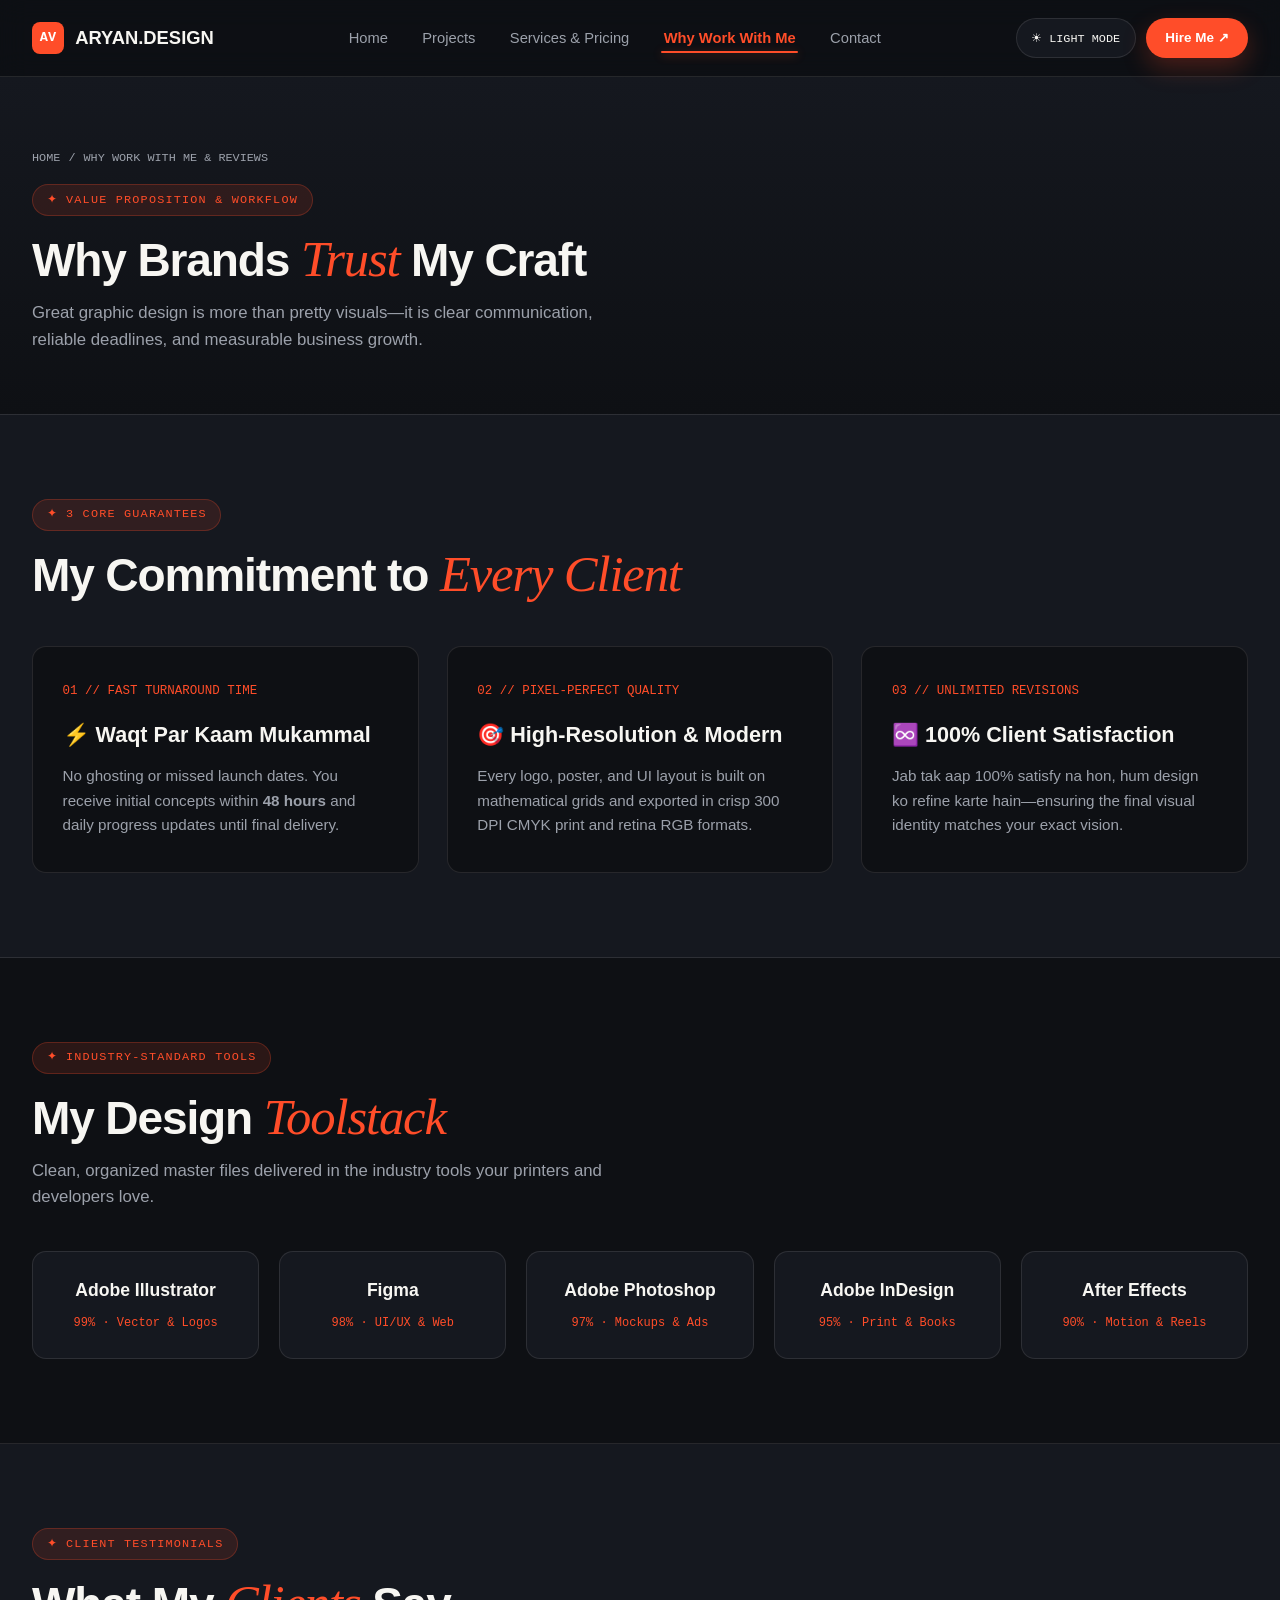
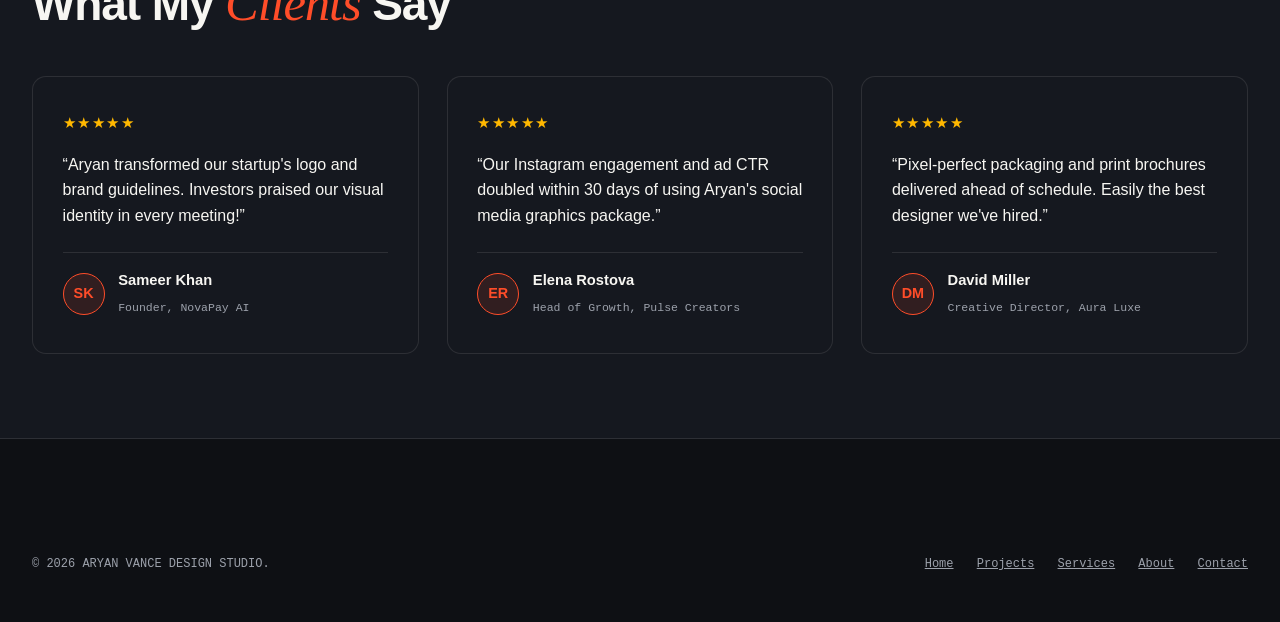
==== about.html @ 017d2c39 "Complete Graphic Designer Portfolio Website (12 Projects, 36 3D Mockups)" ====
<!DOCTYPE html>
<html lang="en" data-theme="dark">
<head>
  <meta charset="UTF-8" />
  <meta name="viewport" content="width=device-width, initial-scale=1.0" />
  <title>Why Work With Me &amp; About — Aryan Vance Graphic Designer</title>
  <meta name="description" content="Learn why 50+ startups and creators trust Aryan Vance: Fast Turnaround Time, Pixel-Perfect Quality, Unlimited Revisions, and Verified Client Reviews." />
  <link rel="stylesheet" href="styles.css" />
</head>
<body>

  <header class="navbar">
    <div class="container nav-wrapper">
      <a href="index.html" class="logo">
        <span class="logo-box">AV</span>
        <span>ARYAN.DESIGN</span>
      </a>

      <nav aria-label="Main Navigation">
        <ul class="nav-menu" id="nav-menu">
          <li><a href="index.html">Home</a></li>
          <li><a href="portfolio.html">Projects</a></li>
          <li><a href="services.html">Services &amp; Pricing</a></li>
          <li><a href="about.html" class="active">Why Work With Me</a></li>
          <li><a href="contact.html">Contact</a></li>
        </ul>
      </nav>

      <div class="nav-right">
        <button type="button" class="theme-btn" id="theme-toggle">☀ LIGHT MODE</button>
        <a href="contact.html" class="btn btn-primary btn-sm">Hire Me ↗</a>
        <button type="button" class="mobile-menu-btn" id="mobile-menu-btn">☰ MENU</button>
      </div>
    </div>
  </header>

  <main>
    <section class="page-hero">
      <div class="container">
        <div class="breadcrumb">
          <a href="index.html">HOME</a> <span>/</span> <span>WHY WORK WITH ME &amp; REVIEWS</span>
        </div>
        <span class="section-badge">✦ Value Proposition &amp; Workflow</span>
        <h1 class="section-heading">Why Brands <em>Trust</em> My Craft</h1>
        <p class="section-subtitle">
          Great graphic design is more than pretty visuals—it is clear communication, reliable deadlines, and measurable business growth.
        </p>
      </div>
    </section>

    <!-- 3 Core Value Pillars -->
    <section class="value-section">
      <div class="container">
        <span class="section-badge">✦ 3 Core Guarantees</span>
        <h2 class="section-heading">My Commitment to <em>Every Client</em></h2>

        <div class="value-grid">
          <div class="value-box">
            <span class="value-number">01 // FAST TURNAROUND TIME</span>
            <h3>⚡ Waqt Par Kaam Mukammal</h3>
            <p>
              No ghosting or missed launch dates. You receive initial concepts within <strong>48 hours</strong> and daily progress updates until final delivery.
            </p>
          </div>

          <div class="value-box">
            <span class="value-number">02 // PIXEL-PERFECT QUALITY</span>
            <h3>🎯 High-Resolution &amp; Modern</h3>
            <p>
              Every logo, poster, and UI layout is built on mathematical grids and exported in crisp 300 DPI CMYK print and retina RGB formats.
            </p>
          </div>

          <div class="value-box">
            <span class="value-number">03 // UNLIMITED REVISIONS</span>
            <h3>♾️ 100% Client Satisfaction</h3>
            <p>
              Jab tak aap 100% satisfy na hon, hum design ko refine karte hain—ensuring the final visual identity matches your exact vision.
            </p>
          </div>
        </div>
      </div>
    </section>

    <!-- Software & Design Toolstack -->
    <section>
      <div class="container">
        <span class="section-badge">✦ Industry-Standard Tools</span>
        <h2 class="section-heading">My Design <em>Toolstack</em></h2>
        <p class="section-subtitle">
          Clean, organized master files delivered in the industry tools your printers and developers love.
        </p>

        <div class="tools-grid">
          <div class="tool-card">
            <strong>Adobe Illustrator</strong>
            <span>99% · Vector &amp; Logos</span>
          </div>
          <div class="tool-card">
            <strong>Figma</strong>
            <span>98% · UI/UX &amp; Web</span>
          </div>
          <div class="tool-card">
            <strong>Adobe Photoshop</strong>
            <span>97% · Mockups &amp; Ads</span>
          </div>
          <div class="tool-card">
            <strong>Adobe InDesign</strong>
            <span>95% · Print &amp; Books</span>
          </div>
          <div class="tool-card">
            <strong>After Effects</strong>
            <span>90% · Motion &amp; Reels</span>
          </div>
        </div>
      </div>
    </section>

    <!-- Client Testimonials -->
    <section class="value-section">
      <div class="container">
        <span class="section-badge">✦ Client Testimonials</span>
        <h2 class="section-heading">What My <em>Clients</em> Say</h2>

        <div class="reviews-grid">
          <div class="review-card">
            <div>
              <div class="stars">★★★★★</div>
              <p style="margin-top: 1rem;">
                “Aryan transformed our startup's logo and brand guidelines. Investors praised our visual identity in every meeting!”
              </p>
            </div>
            <div class="reviewer-row">
              <div class="reviewer-avatar">SK</div>
              <div class="reviewer-info">
                <strong>Sameer Khan</strong>
                <span>Founder, NovaPay AI</span>
              </div>
            </div>
          </div>

          <div class="review-card">
            <div>
              <div class="stars">★★★★★</div>
              <p style="margin-top: 1rem;">
                “Our Instagram engagement and ad CTR doubled within 30 days of using Aryan's social media graphics package.”
              </p>
            </div>
            <div class="reviewer-row">
              <div class="reviewer-avatar">ER</div>
              <div class="reviewer-info">
                <strong>Elena Rostova</strong>
                <span>Head of Growth, Pulse Creators</span>
              </div>
            </div>
          </div>

          <div class="review-card">
            <div>
              <div class="stars">★★★★★</div>
              <p style="margin-top: 1rem;">
                “Pixel-perfect packaging and print brochures delivered ahead of schedule. Easily the best designer we've hired.”
              </p>
            </div>
            <div class="reviewer-row">
              <div class="reviewer-avatar">DM</div>
              <div class="reviewer-info">
                <strong>David Miller</strong>
                <span>Creative Director, Aura Luxe</span>
              </div>
            </div>
          </div>
        </div>
      </div>
    </section>

    <section class="footer-cta-section">
      <div class="container">
        <footer class="footer-bottom">
          <span>© 2026 ARYAN VANCE DESIGN STUDIO.</span>
          <span>
            <a href="index.html" style="color: inherit; margin-right: 1rem;">Home</a>
            <a href="portfolio.html" style="color: inherit; margin-right: 1rem;">Projects</a>
            <a href="services.html" style="color: inherit; margin-right: 1rem;">Services</a>
            <a href="about.html" style="color: inherit; margin-right: 1rem;">About</a>
            <a href="contact.html" style="color: inherit;">Contact</a>
          </span>
        </footer>
      </div>
    </section>
  </main>

  <div class="toast" id="toast" role="status" aria-live="polite"></div>
  <script src="script.js"></script>
</body>
</html>
---- styles.css ----
/* ==========================================================================
   ARYAN VANCE — MULTI-PAGE GRAPHIC DESIGNER PORTFOLIO SYSTEM
   Pages: index.html | portfolio.html | services.html | about.html | contact.html
   Clean 3-Color Palette | Persistent Theme | 100% Mobile Responsive
   ========================================================================== */

:root {
  --bg-main: #0e1014;
  --bg-card: #15181f;
  --bg-elevated: #1c2029;
  --text-main: #f7f6f2;
  --text-muted: #9ca1ab;
  --accent: #ff4d29;
  --accent-hover: #ff6445;
  --accent-soft: rgba(255, 77, 41, 0.12);
  --border-subtle: rgba(247, 246, 242, 0.1);
  --border-strong: rgba(247, 246, 242, 0.22);
  --shadow-card: 0 20px 50px rgba(0, 0, 0, 0.4);

  --font-heading: 'Syne', sans-serif;
  --font-serif: 'Instrument Serif', Georgia, serif;
  --font-body: 'Plus Jakarta Sans', -apple-system, BlinkMacSystemFont, sans-serif;
  --font-mono: 'JetBrains Mono', monospace;

  --radius-md: 14px;
  --radius-lg: 20px;
  --transition: 0.3s cubic-bezier(0.16, 1, 0.3, 1);
}

[data-theme="light"] {
  --bg-main: #faf8f5;
  --bg-card: #ffffff;
  --bg-elevated: #f1ede6;
  --text-main: #111317;
  --text-muted: #595e68;
  --accent: #e63e1c;
  --accent-hover: #c93213;
  --accent-soft: rgba(230, 62, 28, 0.1);
  --border-subtle: rgba(17, 19, 23, 0.1);
  --border-strong: rgba(17, 19, 23, 0.22);
  --shadow-card: 0 18px 42px rgba(17, 19, 23, 0.07);
}

*, *::before, *::after {
  box-sizing: border-box;
  margin: 0;
  padding: 0;
}

html {
  scroll-behavior: smooth;
  font-size: 16px;
}

body {
  font-family: var(--font-body);
  background-color: var(--bg-main);
  color: var(--text-main);
  line-height: 1.6;
  overflow-x: hidden;
  transition: background-color var(--transition), color var(--transition);
  -webkit-font-smoothing: antialiased;
}

.container {
  max-width: 1280px;
  margin: 0 auto;
  padding: 0 2rem;
}

section {
  padding: 5.25rem 0;
  border-bottom: 1px solid var(--border-subtle);
}

.section-badge {
  display: inline-flex;
  align-items: center;
  gap: 0.5rem;
  font-family: var(--font-mono);
  font-size: 0.74rem;
  text-transform: uppercase;
  letter-spacing: 0.1em;
  color: var(--accent);
  background: var(--accent-soft);
  border: 1px solid rgba(255, 77, 41, 0.25);
  padding: 0.35rem 0.85rem;
  border-radius: 999px;
  margin-bottom: 1rem;
}

.section-heading {
  font-family: var(--font-heading);
  font-size: clamp(2rem, 3.6vw, 3.15rem);
  font-weight: 800;
  line-height: 1.1;
  letter-spacing: -0.025em;
  margin-bottom: 0.75rem;
}

.section-heading em {
  font-family: var(--font-serif);
  font-style: italic;
  font-weight: 400;
  color: var(--accent);
  font-size: 1.1em;
}

.section-subtitle {
  color: var(--text-muted);
  font-size: 1.05rem;
  max-width: 62ch;
}

/* ==========================================================================
   SHARED MULTI-PAGE NAVBAR & MOBILE MENU
   ========================================================================== */
.navbar {
  position: sticky;
  top: 0;
  z-index: 100;
  background: rgba(14, 16, 20, 0.85);
  backdrop-filter: blur(14px);
  -webkit-backdrop-filter: blur(14px);
  border-bottom: 1px solid var(--border-subtle);
}

[data-theme="light"] .navbar {
  background: rgba(250, 248, 245, 0.88);
}

.nav-wrapper {
  display: flex;
  align-items: center;
  justify-content: space-between;
  height: 76px;
}

.logo {
  display: flex;
  align-items: center;
  gap: 0.7rem;
  text-decoration: none;
  color: var(--text-main);
  font-family: var(--font-heading);
  font-weight: 800;
  font-size: 1.15rem;
  position: relative;
  transition: color 0.25s ease;
}

.logo:hover {
  color: var(--accent);
}

.logo-box {
  width: 32px;
  height: 32px;
  border-radius: 8px;
  background: var(--accent);
  color: #fff;
  display: grid;
  place-items: center;
  font-family: var(--font-mono);
  font-size: 0.85rem;
  font-weight: 700;
  transition: transform 0.3s cubic-bezier(0.16, 1, 0.3, 1);
}

.logo:hover .logo-box {
  transform: rotate(-8deg) scale(1.06);
}

.nav-menu {
  display: flex;
  align-items: center;
  gap: 1.85rem;
  list-style: none;
}

.nav-menu a {
  position: relative;
  text-decoration: none;
  color: var(--text-muted);
  font-size: 0.92rem;
  font-weight: 500;
  padding: 0.45rem 0.15rem;
  transition: color 0.28s cubic-bezier(0.16, 1, 0.3, 1), transform 0.28s cubic-bezier(0.16, 1, 0.3, 1);
}

.nav-menu a::after {
  content: "";
  position: absolute;
  left: 0;
  bottom: 0;
  width: 100%;
  height: 2px;
  background: var(--accent);
  border-radius: 2px;
  transform: scaleX(0);
  transform-origin: right center;
  transition: transform 0.35s cubic-bezier(0.16, 1, 0.3, 1);
  box-shadow: 0 2px 10px rgba(255, 77, 41, 0.45);
}

.nav-menu a:hover {
  color: var(--text-main);
  transform: translateY(-1px);
}

.nav-menu a:hover::after {
  transform: scaleX(1);
  transform-origin: left center;
}

.nav-menu a.active {
  color: var(--accent);
  font-weight: 600;
}

.nav-menu a.active::after {
  transform: scaleX(1);
  transform-origin: left center;
}

.nav-right {
  display: flex;
  align-items: center;
  gap: 0.65rem;
}

.theme-btn, .mobile-menu-btn {
  background: var(--bg-card);
  border: 1px solid var(--border-subtle);
  color: var(--text-main);
  height: 40px;
  padding: 0 0.9rem;
  border-radius: 999px;
  font-family: var(--font-mono);
  font-size: 0.74rem;
  cursor: pointer;
  transition: border-color 0.2s ease;
}

.theme-btn:hover, .mobile-menu-btn:hover {
  border-color: var(--text-main);
}

.mobile-menu-btn {
  display: none;
}

/* Sub-Page Hero Banner */
.page-hero {
  padding: 4.5rem 0 3.75rem;
  background: linear-gradient(180deg, var(--bg-card) 0%, var(--bg-main) 100%);
  border-bottom: 1px solid var(--border-subtle);
}

.breadcrumb {
  font-family: var(--font-mono);
  font-size: 0.74rem;
  color: var(--text-muted);
  margin-bottom: 1rem;
  display: flex;
  align-items: center;
  gap: 0.5rem;
}

.breadcrumb a {
  color: var(--text-muted);
  text-decoration: none;
}

.breadcrumb a:hover {
  color: var(--accent);
}

/* Buttons */
.btn {
  display: inline-flex;
  align-items: center;
  justify-content: center;
  gap: 0.55rem;
  height: 48px;
  padding: 0 1.5rem;
  border-radius: 999px;
  font-weight: 600;
  font-size: 0.95rem;
  text-decoration: none;
  cursor: pointer;
  transition: all var(--transition);
  border: 1px solid transparent;
}

.btn-primary {
  background: var(--accent);
  color: #ffffff;
  box-shadow: 0 10px 25px rgba(255, 77, 41, 0.25);
}

.btn-primary:hover {
  background: var(--accent-hover);
  transform: translateY(-2px);
}

.btn-secondary {
  background: transparent;
  color: var(--text-main);
  border-color: var(--border-strong);
}

.btn-secondary:hover {
  background: var(--bg-card);
  border-color: var(--text-main);
  transform: translateY(-2px);
}

.btn-sm {
  height: 40px;
  padding: 0 1.15rem;
  font-size: 0.84rem;
}

/* ==========================================================================
   HOME HERO & SOCIAL PROOF
   ========================================================================== */
.hero-section {
  padding: 4.5rem 0 5.5rem;
}

.hero-layout {
  display: grid;
  grid-template-columns: 1.15fr 0.85fr;
  gap: 3.5rem;
  align-items: center;
}

.availability-tag {
  display: inline-flex;
  align-items: center;
  gap: 0.55rem;
  padding: 0.4rem 0.95rem;
  border-radius: 999px;
  background: var(--bg-card);
  border: 1px solid var(--border-subtle);
  font-family: var(--font-mono);
  font-size: 0.74rem;
  color: var(--text-muted);
  margin-bottom: 1.5rem;
}

.pulse-dot {
  width: 8px;
  height: 8px;
  border-radius: 50%;
  background: #22c55e;
  box-shadow: 0 0 10px #22c55e;
}

.hero-headline {
  font-family: var(--font-heading);
  font-size: clamp(2.4rem, 4.7vw, 4.1rem);
  font-weight: 800;
  line-height: 1.04;
  letter-spacing: -0.03em;
  margin-bottom: 1.25rem;
}

.hero-headline .highlight {
  font-family: var(--font-serif);
  font-style: italic;
  font-weight: 400;
  color: var(--accent);
  font-size: 1.08em;
}

.hero-subheadline {
  font-size: clamp(1.05rem, 1.35vw, 1.2rem);
  color: var(--text-muted);
  margin-bottom: 2.25rem;
  max-width: 54ch;
}

.hero-subheadline strong {
  color: var(--text-main);
  border-bottom: 1px dashed var(--accent);
}

.hero-cta-row {
  display: flex;
  flex-wrap: wrap;
  align-items: center;
  gap: 1rem;
  margin-bottom: 2.5rem;
}

.hero-micro-proof {
  display: flex;
  flex-wrap: wrap;
  align-items: center;
  gap: 1.5rem;
  font-family: var(--font-mono);
  font-size: 0.76rem;
  color: var(--text-muted);
}

.hero-mockup-card {
  background: var(--bg-card);
  border: 1px solid var(--border-strong);
  border-radius: var(--radius-lg);
  padding: 1.25rem;
  box-shadow: var(--shadow-card);
}

.mockup-top-bar {
  display: flex;
  align-items: center;
  justify-content: space-between;
  padding-bottom: 0.9rem;
  margin-bottom: 1rem;
  border-bottom: 1px solid var(--border-subtle);
  font-family: var(--font-mono);
  font-size: 0.72rem;
  color: var(--text-muted);
}

.window-dots {
  display: flex;
  gap: 6px;
}

.window-dots span {
  width: 10px;
  height: 10px;
  border-radius: 50%;
  background: var(--border-strong);
}

.window-dots span:first-child {
  background: var(--accent);
}

.hero-artwork-stage {
  border-radius: 12px;
  overflow: hidden;
  background: #111318;
  border: 1px solid var(--border-subtle);
}

.hero-artwork-stage svg {
  width: 100%;
  height: auto;
  display: block;
}

.mockup-Swatches-footer {
  display: flex;
  align-items: center;
  justify-content: space-between;
  margin-top: 1rem;
  gap: 0.75rem;
}

.palette-pill-group {
  display: flex;
  gap: 0.4rem;
}

.color-dot-btn {
  width: 24px;
  height: 24px;
  border-radius: 50%;
  border: 2px solid var(--border-strong);
  cursor: pointer;
}

.social-proof-section {
  padding: 3.25rem 0;
  background: var(--bg-card);
}

.proof-header {
  text-align: center;
  font-family: var(--font-mono);
  font-size: 0.75rem;
  letter-spacing: 0.14em;
  text-transform: uppercase;
  color: var(--text-muted);
  margin-bottom: 2rem;
}

.client-logos-grid {
  display: grid;
  grid-template-columns: repeat(6, 1fr);
  gap: 1.25rem;
  padding-bottom: 2.5rem;
  border-bottom: 1px solid var(--border-subtle);
}

.client-logo-box {
  height: 58px;
  border: 1px solid var(--border-subtle);
  border-radius: 10px;
  display: flex;
  align-items: center;
  justify-content: center;
  font-family: var(--font-heading);
  font-weight: 800;
  font-size: 0.92rem;
  color: var(--text-muted);
  background: var(--bg-main);
  transition: all 0.25s ease;
}

.client-logo-box:hover {
  color: var(--text-main);
  border-color: var(--accent);
}

.stats-bar {
  display: grid;
  grid-template-columns: repeat(4, 1fr);
  gap: 1.5rem;
  padding-top: 2.25rem;
  text-align: center;
}

.stat-card h3 {
  font-family: var(--font-heading);
  font-size: 2.15rem;
  font-weight: 800;
  color: var(--accent);
}

.stat-card p {
  font-family: var(--font-mono);
  font-size: 0.76rem;
  color: var(--text-muted);
  text-transform: uppercase;
}

/* ==========================================================================
   PORTFOLIO GRID & FILTER BAR
   ========================================================================== */
.portfolio-header-row {
  display: flex;
  flex-wrap: wrap;
  align-items: flex-end;
  justify-content: space-between;
  gap: 1.5rem;
  margin-bottom: 2.75rem;
}

.filter-pills {
  display: flex;
  flex-wrap: wrap;
  gap: 0.5rem;
  margin-bottom: 2.5rem;
}

.filter-pill {
  background: var(--bg-card);
  border: 1px solid var(--border-subtle);
  color: var(--text-muted);
  padding: 0.55rem 1.1rem;
  border-radius: 999px;
  font-family: var(--font-mono);
  font-size: 0.76rem;
  cursor: pointer;
  transition: all 0.2s ease;
}

.filter-pill:hover, .filter-pill.active {
  background: var(--accent);
  border-color: var(--accent);
  color: #fff;
}

.featured-grid {
  display: grid;
  grid-template-columns: repeat(2, 1fr);
  gap: 2rem;
}

.portfolio-item {
  background: var(--bg-card);
  border: 1px solid var(--border-subtle);
  border-radius: var(--radius-md);
  overflow: hidden;
  cursor: pointer;
  transition: transform var(--transition), border-color var(--transition);
}

.portfolio-item.hidden-card {
  display: none;
}

.portfolio-item:hover {
  transform: translateY(-6px);
  border-color: var(--accent);
}

.portfolio-thumb {
  aspect-ratio: 16 / 10;
  background: #12141a;
  position: relative;
  overflow: hidden;
}

.portfolio-thumb img,
.portfolio-thumb svg {
  width: 100%;
  height: 100%;
  object-fit: cover;
  display: block;
  transition: transform 0.55s cubic-bezier(0.16, 1, 0.3, 1);
}

.portfolio-item:hover .portfolio-thumb img,
.portfolio-item:hover .portfolio-thumb svg {
  transform: scale(1.04);
}

.thumb-slide {
  width: 100%;
  height: 100%;
  display: none;
}

.thumb-slide.active-slide {
  display: block;
  animation: fadeInSlide 0.3s ease;
}

@keyframes fadeInSlide {
  from { opacity: 0.35; transform: scale(1.015); }
  to { opacity: 1; transform: scale(1); }
}

.portfolio-category-pill {
  position: absolute;
  top: 1rem;
  left: 1rem;
  z-index: 4;
  background: rgba(14, 16, 20, 0.84);
  backdrop-filter: blur(8px);
  color: #fff;
  font-family: var(--font-mono);
  font-size: 0.7rem;
  padding: 0.32rem 0.75rem;
  border-radius: 999px;
  border: 1px solid rgba(255, 255, 255, 0.15);
}

.shot-switcher {
  position: absolute;
  bottom: 0.85rem;
  right: 0.85rem;
  z-index: 5;
  display: flex;
  gap: 0.35rem;
  background: rgba(14, 16, 20, 0.85);
  backdrop-filter: blur(10px);
  padding: 0.28rem 0.45rem;
  border-radius: 999px;
  border: 1px solid rgba(255, 255, 255, 0.18);
}

.shot-btn {
  background: transparent;
  border: none;
  color: #9ca1ab;
  font-family: var(--font-mono);
  font-size: 0.65rem;
  font-weight: 600;
  padding: 0.2rem 0.5rem;
  border-radius: 999px;
  cursor: pointer;
  transition: all 0.2s ease;
}

.shot-btn:hover,
.shot-btn.active {
  background: var(--accent);
  color: #ffffff;
}

.modal-gallery-grid {
  display: grid;
  grid-template-columns: repeat(3, 1fr);
  gap: 0.85rem;
  margin: 1.25rem 0;
}

.modal-gallery-grid img {
  width: 100%;
  aspect-ratio: 16 / 10;
  object-fit: cover;
  border-radius: 10px;
  border: 1px solid var(--border-subtle);
  cursor: pointer;
  transition: transform 0.2s ease, border-color 0.2s ease;
}

.modal-gallery-grid img:hover {
  transform: scale(1.02);
  border-color: var(--accent);
}

.portfolio-caption {
  padding: 1.5rem;
  display: flex;
  align-items: center;
  justify-content: space-between;
  gap: 1rem;
}

.portfolio-caption h3 {
  font-family: var(--font-heading);
  font-size: 1.25rem;
  font-weight: 700;
  margin-bottom: 0.25rem;
}

.portfolio-caption p {
  font-size: 0.9rem;
  color: var(--text-muted);
}

.view-icon {
  width: 42px;
  height: 42px;
  border-radius: 50%;
  border: 1px solid var(--border-strong);
  display: grid;
  place-items: center;
  font-family: var(--font-mono);
  flex-shrink: 0;
  transition: all 0.25s ease;
}

.portfolio-item:hover .view-icon {
  background: var(--accent);
  border-color: var(--accent);
  color: #fff;
}

/* ==========================================================================
   SERVICES CARDS & PRICING PACKAGES (services.html)
   ========================================================================== */
.services-grid {
  display: grid;
  grid-template-columns: repeat(2, 1fr);
  gap: 1.75rem;
  margin-top: 2.75rem;
}

.service-card {
  background: var(--bg-card);
  border: 1px solid var(--border-subtle);
  border-radius: var(--radius-md);
  padding: 2.15rem;
  transition: all var(--transition);
  display: flex;
  flex-direction: column;
  justify-content: space-between;
  gap: 1.5rem;
}

.service-card:hover {
  border-color: var(--accent);
  transform: translateY(-4px);
}

.service-icon-box {
  width: 50px;
  height: 50px;
  border-radius: 12px;
  background: var(--accent-soft);
  border: 1px solid rgba(255, 77, 41, 0.3);
  color: var(--accent);
  display: grid;
  place-items: center;
  font-family: var(--font-mono);
  font-weight: 700;
  font-size: 1.1rem;
  margin-bottom: 1rem;
}

.service-card h3 {
  font-family: var(--font-heading);
  font-size: 1.38rem;
  font-weight: 700;
  margin-bottom: 0.6rem;
}

.service-card p {
  color: var(--text-muted);
  font-size: 0.95rem;
}

.service-tags {
  display: flex;
  flex-wrap: wrap;
  gap: 0.5rem;
  padding-top: 0.75rem;
  border-top: 1px solid var(--border-subtle);
}

.service-tag {
  font-family: var(--font-mono);
  font-size: 0.72rem;
  color: var(--text-muted);
  background: var(--bg-main);
  padding: 0.28rem 0.65rem;
  border-radius: 6px;
  border: 1px solid var(--border-subtle);
}

/* Pricing Packages Grid */
.pricing-grid {
  display: grid;
  grid-template-columns: repeat(3, 1fr);
  gap: 1.75rem;
  margin-top: 3rem;
}

.pricing-card {
  background: var(--bg-card);
  border: 1px solid var(--border-subtle);
  border-radius: var(--radius-lg);
  padding: 2.25rem;
  display: flex;
  flex-direction: column;
  justify-content: space-between;
  gap: 1.75rem;
  position: relative;
}

.pricing-card.popular {
  border-color: var(--accent);
  box-shadow: var(--shadow-card);
}

.popular-ribbon {
  position: absolute;
  top: -12px;
  right: 24px;
  background: var(--accent);
  color: #fff;
  font-family: var(--font-mono);
  font-size: 0.68rem;
  font-weight: 700;
  padding: 0.25rem 0.75rem;
  border-radius: 999px;
}

.price-amount {
  font-family: var(--font-heading);
  font-size: 2.5rem;
  font-weight: 800;
  color: var(--text-main);
  margin: 0.75rem 0;
}

.price-amount span {
  font-family: var(--font-mono);
  font-size: 0.8rem;
  color: var(--text-muted);
  font-weight: 400;
}

.feature-list {
  list-style: none;
  display: flex;
  flex-direction: column;
  gap: 0.65rem;
  margin-top: 1rem;
  font-size: 0.92rem;
  color: var(--text-muted);
}

.feature-list li::before {
  content: "✓ ";
  color: var(--accent);
  font-weight: 700;
}

/* ==========================================================================
   VALUE PROPOSITION, TOOLS & REVIEWS (about.html)
   ========================================================================== */
.value-section {
  background: var(--bg-card);
}

.value-grid, .reviews-grid {
  display: grid;
  grid-template-columns: repeat(3, 1fr);
  gap: 1.75rem;
  margin-top: 2.75rem;
}

.value-box, .review-card {
  background: var(--bg-main);
  border: 1px solid var(--border-subtle);
  border-radius: var(--radius-md);
  padding: 2.15rem 1.85rem;
  transition: border-color 0.25s ease;
}

.review-card {
  background: var(--bg-card);
  display: flex;
  flex-direction: column;
  justify-content: space-between;
  gap: 1.5rem;
}

.value-box:hover, .review-card:hover {
  border-color: var(--accent);
}

.value-number {
  font-family: var(--font-mono);
  font-size: 0.78rem;
  color: var(--accent);
  margin-bottom: 1rem;
  display: block;
}

.value-box h3 {
  font-family: var(--font-heading);
  font-size: 1.35rem;
  font-weight: 700;
  margin-bottom: 0.75rem;
}

.value-box p {
  color: var(--text-muted);
  font-size: 0.95rem;
}

.tools-grid {
  display: grid;
  grid-template-columns: repeat(5, 1fr);
  gap: 1.25rem;
  margin-top: 2.5rem;
}

.tool-card {
  background: var(--bg-card);
  border: 1px solid var(--border-subtle);
  border-radius: var(--radius-md);
  padding: 1.5rem;
  text-align: center;
}

.tool-card strong {
  display: block;
  font-family: var(--font-heading);
  font-size: 1.1rem;
  margin-bottom: 0.25rem;
}

.tool-card span {
  font-family: var(--font-mono);
  font-size: 0.75rem;
  color: var(--accent);
}

.stars {
  color: #ffb800;
  font-size: 0.95rem;
  letter-spacing: 0.1em;
}

.reviewer-row {
  display: flex;
  align-items: center;
  gap: 0.85rem;
  padding-top: 1rem;
  border-top: 1px solid var(--border-subtle);
}

.reviewer-avatar {
  width: 42px;
  height: 42px;
  border-radius: 50%;
  background: var(--accent-soft);
  border: 1px solid var(--accent);
  color: var(--accent);
  font-family: var(--font-heading);
  font-weight: 800;
  display: grid;
  place-items: center;
  font-size: 0.9rem;
}

.reviewer-info strong {
  display: block;
  font-size: 0.92rem;
}

.reviewer-info span {
  font-family: var(--font-mono);
  font-size: 0.72rem;
  color: var(--text-muted);
}

/* ==========================================================================
   CONTACT & FOOTER
   ========================================================================== */
.footer-cta-section {
  padding: 5.25rem 0 3rem;
  border-bottom: none;
}

.cta-grid {
  display: grid;
  grid-template-columns: 1.05fr 0.95fr;
  gap: 3.5rem;
  align-items: start;
  padding-bottom: 4rem;
  border-bottom: 1px solid var(--border-subtle);
}

.social-links-row {
  display: flex;
  flex-wrap: wrap;
  gap: 0.75rem;
  margin-top: 2rem;
}

.social-pill {
  display: inline-flex;
  align-items: center;
  gap: 0.5rem;
  padding: 0.6rem 1.1rem;
  border-radius: 999px;
  background: var(--bg-card);
  border: 1px solid var(--border-subtle);
  color: var(--text-main);
  text-decoration: none;
  font-family: var(--font-mono);
  font-size: 0.78rem;
  transition: all 0.2s ease;
}

.social-pill:hover {
  background: var(--accent);
  border-color: var(--accent);
  color: #fff;
  transform: translateY(-2px);
}

.contact-card {
  background: var(--bg-card);
  border: 1px solid var(--border-strong);
  border-radius: var(--radius-lg);
  padding: 2.25rem;
  box-shadow: var(--shadow-card);
}

.form-group {
  margin-bottom: 1.25rem;
}

.form-group label {
  display: block;
  font-family: var(--font-mono);
  font-size: 0.74rem;
  text-transform: uppercase;
  letter-spacing: 0.06em;
  color: var(--text-muted);
  margin-bottom: 0.45rem;
}

.form-group input,
.form-group select,
.form-group textarea {
  width: 100%;
  background: var(--bg-main);
  border: 1px solid var(--border-subtle);
  color: var(--text-main);
  padding: 0.85rem 1rem;
  border-radius: 10px;
  font-family: var(--font-body);
  font-size: 0.95rem;
}

.form-group input:focus,
.form-group select:focus,
.form-group textarea:focus {
  outline: none;
  border-color: var(--accent);
}

.footer-bottom {
  padding-top: 2rem;
  display: flex;
  flex-wrap: wrap;
  align-items: center;
  justify-content: space-between;
  gap: 1rem;
  font-family: var(--font-mono);
  font-size: 0.75rem;
  color: var(--text-muted);
}

.project-modal {
  margin: auto;
  width: min(760px, 92vw);
  background: var(--bg-card);
  color: var(--text-main);
  border: 1px solid var(--border-strong);
  border-radius: var(--radius-lg);
  padding: 2rem;
  box-shadow: var(--shadow-card);
}

.project-modal::backdrop {
  background: rgba(8, 10, 14, 0.75);
  backdrop-filter: blur(6px);
}

.toast {
  position: fixed;
  bottom: 24px;
  right: 24px;
  background: var(--accent);
  color: #fff;
  font-family: var(--font-mono);
  font-size: 0.8rem;
  padding: 0.8rem 1.25rem;
  border-radius: 999px;
  box-shadow: var(--shadow-card);
  opacity: 0;
  transform: translateY(12px);
  pointer-events: none;
  transition: all 0.3s ease;
  z-index: 9999;
}

.toast.visible {
  opacity: 1;
  transform: translateY(0);
}

/* ==========================================================================
   MOBILE RESPONSIVE BREAKPOINTS
   ========================================================================== */
@media (max-width: 992px) {
  .hero-layout,
  .cta-grid,
  .pricing-grid,
  .value-grid,
  .reviews-grid {
    grid-template-columns: 1fr;
  }
  .client-logos-grid,
  .tools-grid {
    grid-template-columns: repeat(3, 1fr);
  }
}

@media (max-width: 768px) {
  .container {
    padding: 0 1.25rem;
  }
  section {
    padding: 4rem 0;
  }
  .mobile-menu-btn {
    display: inline-flex;
    align-items: center;
  }
  .nav-menu {
    display: none;
    position: absolute;
    top: 76px;
    left: 0;
    right: 0;
    background: var(--bg-card);
    border-bottom: 1px solid var(--border-strong);
    flex-direction: column;
    padding: 1.25rem;
    gap: 0.5rem;
  }
  .nav-menu.open {
    display: flex;
  }
  .featured-grid,
  .services-grid,
  .stats-bar,
  .tools-grid {
    grid-template-columns: 1fr;
  }
  .client-logos-grid {
    grid-template-columns: repeat(2, 1fr);
  }
  .hero-cta-row .btn {
    width: 100%;
  }
}

/* ==========================================================================
   3D STUDIO MOCKUP COMPOSITE HUD & MODAL PROMPT INSPECTOR
   ========================================================================== */
.thumb-slide {
  position: relative;
  background: radial-gradient(circle at 50% 35%, #232836 0%, #0d1017 100%);
}

.thumb-slide img {
  width: 100%;
  height: 100%;
  object-fit: cover;
  display: block;
  filter: contrast(1.06) saturate(1.08);
  transition: transform 0.55s cubic-bezier(0.16, 1, 0.3, 1), filter 0.4s ease;
}

.portfolio-item:hover .thumb-slide.active-slide img {
  transform: scale(1.045);
  filter: contrast(1.1) saturate(1.12);
}

.studio-mockup-hud {
  position: absolute;
  inset: 0;
  pointer-events: none;
  display: flex;
  flex-direction: column;
  justify-content: space-between;
  padding: 0.85rem 1rem;
  background: linear-gradient(
    180deg,
    rgba(7, 9, 14, 0.42) 0%,
    rgba(7, 9, 14, 0.04) 38%,
    rgba(7, 9, 14, 0.14) 68%,
    rgba(7, 9, 14, 0.88) 100%
  );
  z-index: 2;
}

.studio-hud-top {
  display: flex;
  justify-content: flex-end;
  align-items: center;
  gap: 0.45rem;
  margin-top: 2.35rem;
}

.studio-client-stamp {
  font-family: var(--font-mono);
  font-size: 0.65rem;
  font-weight: 700;
  letter-spacing: 0.06em;
  padding: 0.25rem 0.6rem;
  border-radius: 6px;
  background: rgba(14, 17, 24, 0.78);
  backdrop-filter: blur(8px);
  color: #f8fafc;
  border: 1px solid rgba(255, 255, 255, 0.18);
}

.studio-render-tag {
  font-family: var(--font-mono);
  font-size: 0.62rem;
  font-weight: 700;
  padding: 0.25rem 0.52rem;
  border-radius: 6px;
  background: var(--accent);
  color: #ffffff;
  letter-spacing: 0.04em;
  box-shadow: 0 4px 12px rgba(0, 0, 0, 0.35);
}

.studio-hud-bottom {
  display: flex;
  align-items: flex-end;
  justify-content: space-between;
  gap: 0.75rem;
}

.studio-shot-meta {
  display: flex;
  flex-direction: column;
  gap: 0.18rem;
  background: rgba(11, 13, 19, 0.76);
  backdrop-filter: blur(10px);
  border: 1px solid rgba(255, 255, 255, 0.15);
  border-left: 3px solid var(--accent);
  padding: 0.48rem 0.75rem;
  border-radius: 8px;
  max-width: 100%;
}

.studio-shot-meta strong {
  font-family: var(--font-heading);
  font-size: 0.86rem;
  font-weight: 800;
  color: #ffffff;
  letter-spacing: 0.01em;
}

.studio-shot-meta span {
  font-family: var(--font-mono);
  font-size: 0.66rem;
  color: #cbd5e1;
  white-space: nowrap;
  overflow: hidden;
  text-overflow: ellipsis;
}

.shot-btn {
  font-size: 0.67rem !important;
  padding: 0.3rem 0.62rem !important;
  backdrop-filter: blur(8px);
}

.modal-shot-card {
  background: var(--bg-elevated);
  border: 1px solid var(--border-strong);
  border-radius: 12px;
  overflow: hidden;
  display: flex;
  flex-direction: column;
}

.modal-shot-card .thumb-slide {
  aspect-ratio: 16 / 10;
  width: 100%;
}

.modal-prompt-box {
  padding: 0.75rem 0.85rem;
  display: flex;
  flex-direction: column;
  gap: 0.45rem;
  background: var(--bg-card);
  border-top: 1px solid var(--border-subtle);
}

.modal-prompt-box p {
  font-size: 0.74rem;
  line-height: 1.45;
  color: var(--text-muted);
  margin: 0;
  display: -webkit-box;
  -webkit-line-clamp: 3;
  -webkit-box-orient: vertical;
  overflow: hidden;
}

.copy-prompt-btn {
  align-self: flex-start;
  font-family: var(--font-mono);
  font-size: 0.66rem;
  font-weight: 700;
  color: var(--accent);
  background: var(--accent-soft);
  border: 1px solid var(--accent);
  padding: 0.28rem 0.65rem;
  border-radius: 6px;
  cursor: pointer;
  transition: all 0.2s ease;
}

.copy-prompt-btn:hover {
  background: var(--accent);
  color: #fff;
}
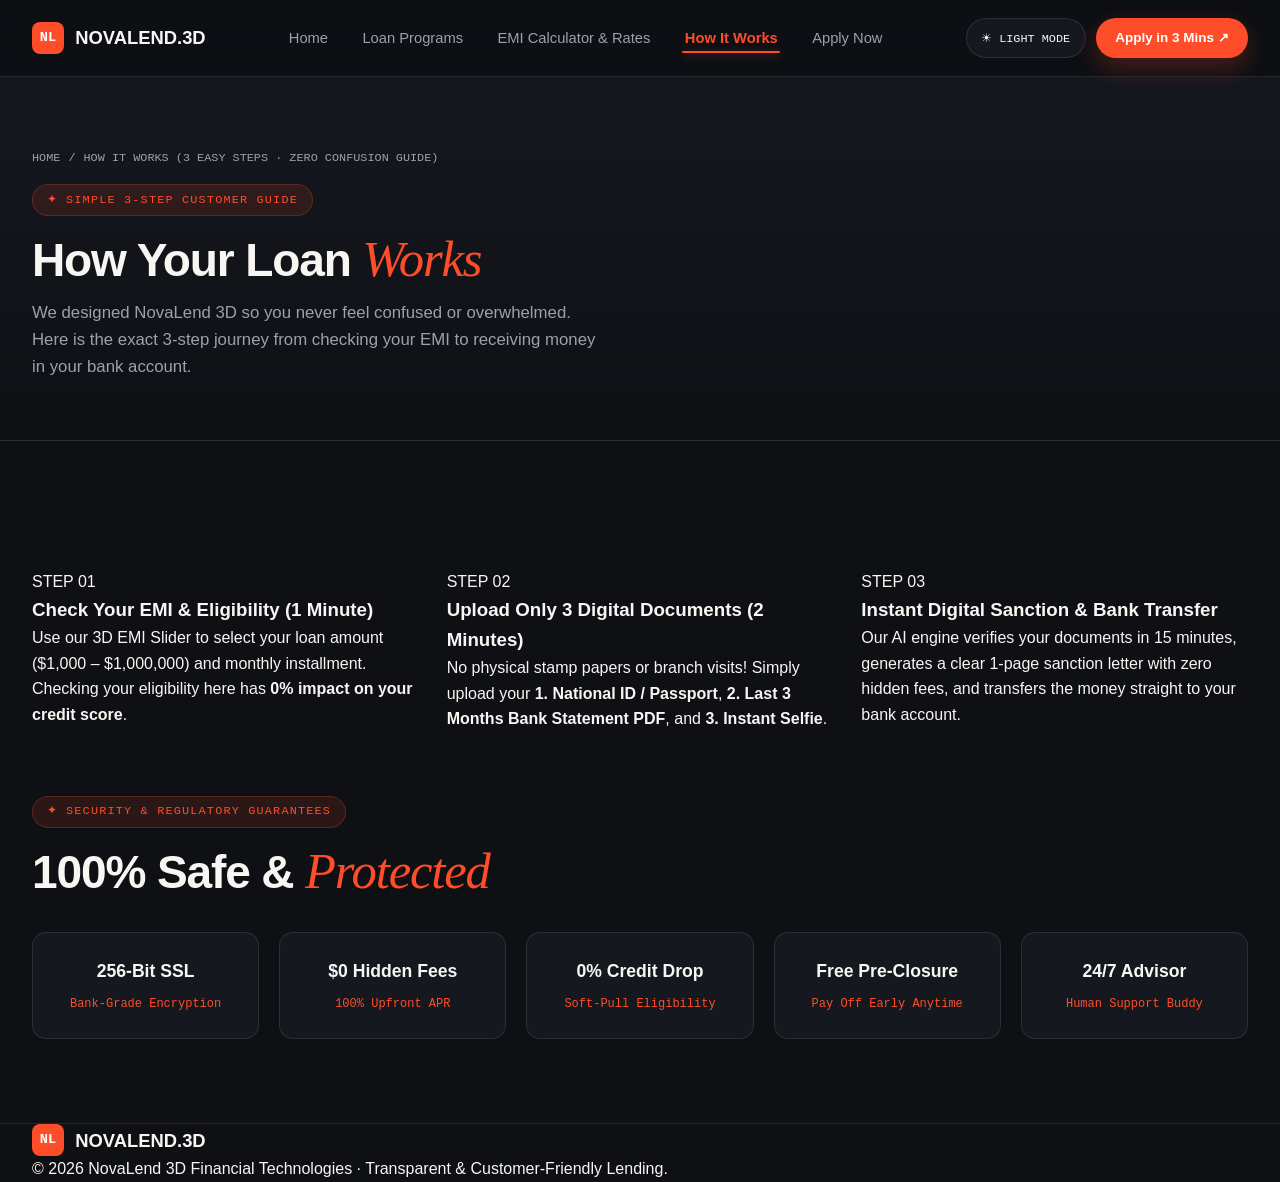
==== commit dc13acdc: "Deploy NovaLend 3D Friendly Loans Website" ====
--- a/about.html
+++ b/about.html
@@ -3,8 +3,8 @@
 <head>
   <meta charset="UTF-8" />
   <meta name="viewport" content="width=device-width, initial-scale=1.0" />
-  <title>Why Work With Me &amp; About — Aryan Vance Graphic Designer</title>
-  <meta name="description" content="Learn why 50+ startups and creators trust Aryan Vance: Fast Turnaround Time, Pixel-Perfect Quality, Unlimited Revisions, and Verified Client Reviews." />
+  <title>How It Works in 3 Easy Steps — NovaLend 3D</title>
+  <meta name="description" content="Understand how NovaLend 3D works in 3 simple steps: 1. Check EMI on 3D Slider, 2. Upload 3 Digital Documents, 3. Receive Direct Bank Transfer." />
   <link rel="stylesheet" href="styles.css" />
 </head>
 <body>
@@ -12,23 +12,23 @@
   <header class="navbar">
     <div class="container nav-wrapper">
       <a href="index.html" class="logo">
-        <span class="logo-box">AV</span>
-        <span>ARYAN.DESIGN</span>
+        <span class="logo-box">NL</span>
+        <span>NOVALEND.3D</span>
       </a>
 
       <nav aria-label="Main Navigation">
         <ul class="nav-menu" id="nav-menu">
           <li><a href="index.html">Home</a></li>
-          <li><a href="portfolio.html">Projects</a></li>
-          <li><a href="services.html">Services &amp; Pricing</a></li>
-          <li><a href="about.html" class="active">Why Work With Me</a></li>
-          <li><a href="contact.html">Contact</a></li>
+          <li><a href="portfolio.html">Loan Programs</a></li>
+          <li><a href="services.html">EMI Calculator &amp; Rates</a></li>
+          <li><a href="about.html" class="active">How It Works</a></li>
+          <li><a href="contact.html">Apply Now</a></li>
         </ul>
       </nav>
 
       <div class="nav-right">
         <button type="button" class="theme-btn" id="theme-toggle">☀ LIGHT MODE</button>
-        <a href="contact.html" class="btn btn-primary btn-sm">Hire Me ↗</a>
+        <a href="contact.html" class="btn btn-primary btn-sm">Apply in 3 Mins ↗</a>
         <button type="button" class="mobile-menu-btn" id="mobile-menu-btn">☰ MENU</button>
       </div>
     </div>
@@ -38,159 +38,88 @@
     <section class="page-hero">
       <div class="container">
         <div class="breadcrumb">
-          <a href="index.html">HOME</a> <span>/</span> <span>WHY WORK WITH ME &amp; REVIEWS</span>
+          <a href="index.html">HOME</a> <span>/</span> <span>HOW IT WORKS (3 EASY STEPS · ZERO CONFUSION GUIDE)</span>
         </div>
-        <span class="section-badge">✦ Value Proposition &amp; Workflow</span>
-        <h1 class="section-heading">Why Brands <em>Trust</em> My Craft</h1>
+        <span class="section-badge">✦ Simple 3-Step Customer Guide</span>
+        <h1 class="section-heading">How Your Loan <em>Works</em></h1>
         <p class="section-subtitle">
-          Great graphic design is more than pretty visuals—it is clear communication, reliable deadlines, and measurable business growth.
+          We designed NovaLend 3D so you never feel confused or overwhelmed. Here is the exact 3-step journey from checking your EMI to receiving money in your bank account.
         </p>
       </div>
     </section>
 
-    <!-- 3 Core Value Pillars -->
-    <section class="value-section">
+    <section>
       <div class="container">
-        <span class="section-badge">✦ 3 Core Guarantees</span>
-        <h2 class="section-heading">My Commitment to <em>Every Client</em></h2>
-
         <div class="value-grid">
-          <div class="value-box">
-            <span class="value-number">01 // FAST TURNAROUND TIME</span>
-            <h3>⚡ Waqt Par Kaam Mukammal</h3>
+          <div class="value-card">
+            <div class="value-num">STEP 01</div>
+            <h3>Check Your EMI &amp; Eligibility (1 Minute)</h3>
             <p>
-              No ghosting or missed launch dates. You receive initial concepts within <strong>48 hours</strong> and daily progress updates until final delivery.
+              Use our 3D EMI Slider to select your loan amount ($1,000 – $1,000,000) and monthly installment. Checking your eligibility here has <strong>0% impact on your credit score</strong>.
             </p>
           </div>
 
-          <div class="value-box">
-            <span class="value-number">02 // PIXEL-PERFECT QUALITY</span>
-            <h3>🎯 High-Resolution &amp; Modern</h3>
+          <div class="value-card">
+            <div class="value-num">STEP 02</div>
+            <h3>Upload Only 3 Digital Documents (2 Minutes)</h3>
             <p>
-              Every logo, poster, and UI layout is built on mathematical grids and exported in crisp 300 DPI CMYK print and retina RGB formats.
+              No physical stamp papers or branch visits! Simply upload your <strong>1. National ID / Passport</strong>, <strong>2. Last 3 Months Bank Statement PDF</strong>, and <strong>3. Instant Selfie</strong>.
             </p>
           </div>
 
-          <div class="value-box">
-            <span class="value-number">03 // UNLIMITED REVISIONS</span>
-            <h3>♾️ 100% Client Satisfaction</h3>
+          <div class="value-card">
+            <div class="value-num">STEP 03</div>
+            <h3>Instant Digital Sanction &amp; Bank Transfer</h3>
             <p>
-              Jab tak aap 100% satisfy na hon, hum design ko refine karte hain—ensuring the final visual identity matches your exact vision.
+              Our AI engine verifies your documents in 15 minutes, generates a clear 1-page sanction letter with zero hidden fees, and transfers the money straight to your bank account.
             </p>
           </div>
         </div>
-      </div>
-    </section>
 
-    <!-- Software & Design Toolstack -->
-    <section>
-      <div class="container">
-        <span class="section-badge">✦ Industry-Standard Tools</span>
-        <h2 class="section-heading">My Design <em>Toolstack</em></h2>
-        <p class="section-subtitle">
-          Clean, organized master files delivered in the industry tools your printers and developers love.
-        </p>
+        <!-- 5 Security & Transparency Badges -->
+        <div style="margin-top: 4rem;">
+          <span class="section-badge">✦ Security &amp; Regulatory Guarantees</span>
+          <h2 class="section-heading">100% Safe &amp; <em>Protected</em></h2>
 
-        <div class="tools-grid">
-          <div class="tool-card">
-            <strong>Adobe Illustrator</strong>
-            <span>99% · Vector &amp; Logos</span>
-          </div>
-          <div class="tool-card">
-            <strong>Figma</strong>
-            <span>98% · UI/UX &amp; Web</span>
-          </div>
-          <div class="tool-card">
-            <strong>Adobe Photoshop</strong>
-            <span>97% · Mockups &amp; Ads</span>
-          </div>
-          <div class="tool-card">
-            <strong>Adobe InDesign</strong>
-            <span>95% · Print &amp; Books</span>
-          </div>
-          <div class="tool-card">
-            <strong>After Effects</strong>
-            <span>90% · Motion &amp; Reels</span>
-          </div>
-        </div>
-      </div>
-    </section>
-
-    <!-- Client Testimonials -->
-    <section class="value-section">
-      <div class="container">
-        <span class="section-badge">✦ Client Testimonials</span>
-        <h2 class="section-heading">What My <em>Clients</em> Say</h2>
-
-        <div class="reviews-grid">
-          <div class="review-card">
-            <div>
-              <div class="stars">★★★★★</div>
-              <p style="margin-top: 1rem;">
-                “Aryan transformed our startup's logo and brand guidelines. Investors praised our visual identity in every meeting!”
-              </p>
+          <div class="tools-grid" style="margin-top: 2rem;">
+            <div class="tool-card">
+              <strong>256-Bit SSL</strong>
+              <span>Bank-Grade Encryption</span>
             </div>
-            <div class="reviewer-row">
-              <div class="reviewer-avatar">SK</div>
-              <div class="reviewer-info">
-                <strong>Sameer Khan</strong>
-                <span>Founder, NovaPay AI</span>
-              </div>
+            <div class="tool-card">
+              <strong>$0 Hidden Fees</strong>
+              <span>100% Upfront APR</span>
             </div>
-          </div>
-
-          <div class="review-card">
-            <div>
-              <div class="stars">★★★★★</div>
-              <p style="margin-top: 1rem;">
-                “Our Instagram engagement and ad CTR doubled within 30 days of using Aryan's social media graphics package.”
-              </p>
+            <div class="tool-card">
+              <strong>0% Credit Drop</strong>
+              <span>Soft-Pull Eligibility</span>
             </div>
-            <div class="reviewer-row">
-              <div class="reviewer-avatar">ER</div>
-              <div class="reviewer-info">
-                <strong>Elena Rostova</strong>
-                <span>Head of Growth, Pulse Creators</span>
-              </div>
+            <div class="tool-card">
+              <strong>Free Pre-Closure</strong>
+              <span>Pay Off Early Anytime</span>
             </div>
-          </div>
-
-          <div class="review-card">
-            <div>
-              <div class="stars">★★★★★</div>
-              <p style="margin-top: 1rem;">
-                “Pixel-perfect packaging and print brochures delivered ahead of schedule. Easily the best designer we've hired.”
-              </p>
-            </div>
-            <div class="reviewer-row">
-              <div class="reviewer-avatar">DM</div>
-              <div class="reviewer-info">
-                <strong>David Miller</strong>
-                <span>Creative Director, Aura Luxe</span>
-              </div>
+            <div class="tool-card">
+              <strong>24/7 Advisor</strong>
+              <span>Human Support Buddy</span>
             </div>
           </div>
         </div>
       </div>
     </section>
-
-    <section class="footer-cta-section">
-      <div class="container">
-        <footer class="footer-bottom">
-          <span>© 2026 ARYAN VANCE DESIGN STUDIO.</span>
-          <span>
-            <a href="index.html" style="color: inherit; margin-right: 1rem;">Home</a>
-            <a href="portfolio.html" style="color: inherit; margin-right: 1rem;">Projects</a>
-            <a href="services.html" style="color: inherit; margin-right: 1rem;">Services</a>
-            <a href="about.html" style="color: inherit; margin-right: 1rem;">About</a>
-            <a href="contact.html" style="color: inherit;">Contact</a>
-          </span>
-        </footer>
-      </div>
-    </section>
   </main>
 
+  <footer>
+    <div class="container footer-flex">
+      <a href="index.html" class="logo">
+        <span class="logo-box">NL</span>
+        <span>NOVALEND.3D</span>
+      </a>
+      <p>© 2026 NovaLend 3D Financial Technologies · Transparent &amp; Customer-Friendly Lending.</p>
+    </div>
+  </footer>
+
   <div class="toast" id="toast" role="status" aria-live="polite"></div>
+  <script src="mockup-studio.js"></script>
   <script src="script.js"></script>
 </body>
 </html>
